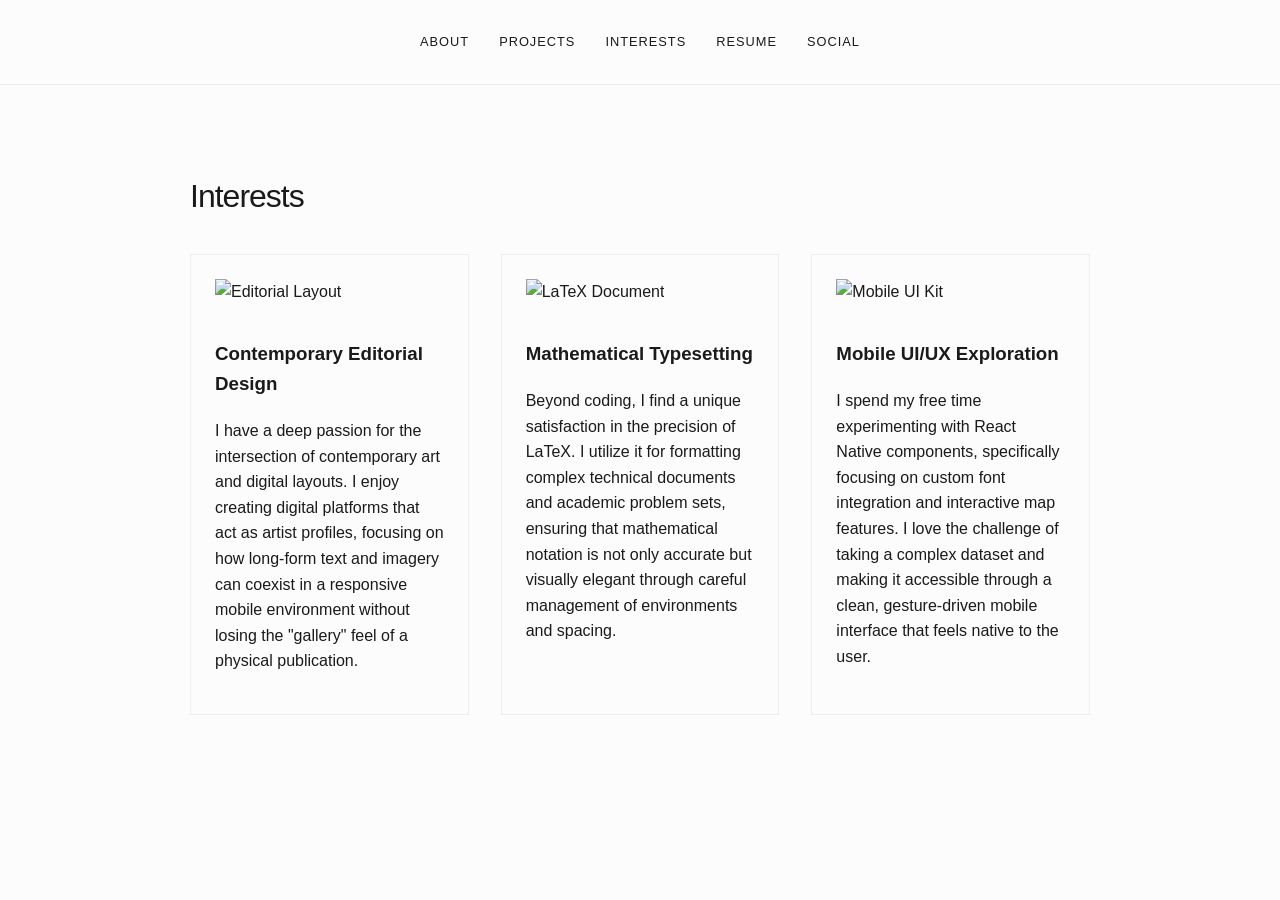
==== interests.html @ 34033504 "template upload" ====
<!DOCTYPE html>
<html lang="en">
<head>
    <meta charset="UTF-8">
    <title>Portfolio | Interests</title>
    <link rel="stylesheet" href="style.css">
</head>
<body>
    <nav>
        <a href="index.html">About</a>
        <a href="projects.html">Projects</a>
        <a href="interests.html">Interests</a>
        <a href="resume.html">Resume</a>
        <a href="social.html">Social</a>
    </nav>

    <div class="container">
        <h1>Interests</h1>
        <div class="grid">
            <div class="card">
                <img src="art-design.jpg" alt="Editorial Layout">
                <h3>Contemporary Editorial Design</h3>
                <p>I have a deep passion for the intersection of contemporary art and digital layouts. I enjoy creating digital platforms that act as artist profiles, focusing on how long-form text and imagery can coexist in a responsive mobile environment without losing the "gallery" feel of a physical publication.</p>
            </div>

            <div class="card">
                <img src="latex-typesetting.jpg" alt="LaTeX Document">
                <h3>Mathematical Typesetting</h3>
                <p>Beyond coding, I find a unique satisfaction in the precision of LaTeX. I utilize it for formatting complex technical documents and academic problem sets, ensuring that mathematical notation is not only accurate but visually elegant through careful management of environments and spacing.</p>
            </div>

            <div class="card">
                <img src="ui-ux.jpg" alt="Mobile UI Kit">
                <h3>Mobile UI/UX Exploration</h3>
                <p>I spend my free time experimenting with React Native components, specifically focusing on custom font integration and interactive map features. I love the challenge of taking a complex dataset and making it accessible through a clean, gesture-driven mobile interface that feels native to the user.</p>
            </div>
        </div>
    </div>
</body>
</html>
---- style.css ----
:root {
    --bg-color: #fcfcfc;
    --text-color: #1a1a1a;
    --accent-color: #335eea;
    --secondary-text: #666;
}

body {
    font-family: 'Helvetica Neue', Arial, sans-serif;
    line-height: 1.6;
    margin: 0;
    color: var(--text-color);
    background-color: var(--bg-color);
}

nav {
    padding: 2rem;
    display: flex;
    justify-content: center;
    border-bottom: 1px solid #eee;
}

nav a {
    margin: 0 15px;
    text-decoration: none;
    color: var(--text-color);
    font-weight: 500;
    text-transform: uppercase;
    font-size: 0.8rem;
    letter-spacing: 1px;
}

nav a:hover {
    color: var(--accent-color);
}

.container {
    max-width: 900px;
    margin: 0 auto;
    padding: 4rem 2rem;
}

h1, h2 {
    font-weight: 300;
    letter-spacing: -1px;
}

.grid {
    display: grid;
    grid-template-columns: repeat(auto-fit, minmax(250px, 1fr));
    gap: 2rem;
    margin-top: 2rem;
}

.card {
    border: 1px solid #eee;
    padding: 1.5rem;
    transition: transform 0.2s;
}

.card img {
    width: 100%;
    height: 200px;
    object-fit: cover;
    margin-bottom: 1rem;
}

.social-link {
    display: block;
    margin-bottom: 2rem;
}

footer {
    text-align: center;
    padding: 4rem;
    font-size: 0.8rem;
    color: var(--secondary-text);
}

/* Responsive embedding for PDF */
.pdf-container {
    height: 800px;
    width: 100%;
}
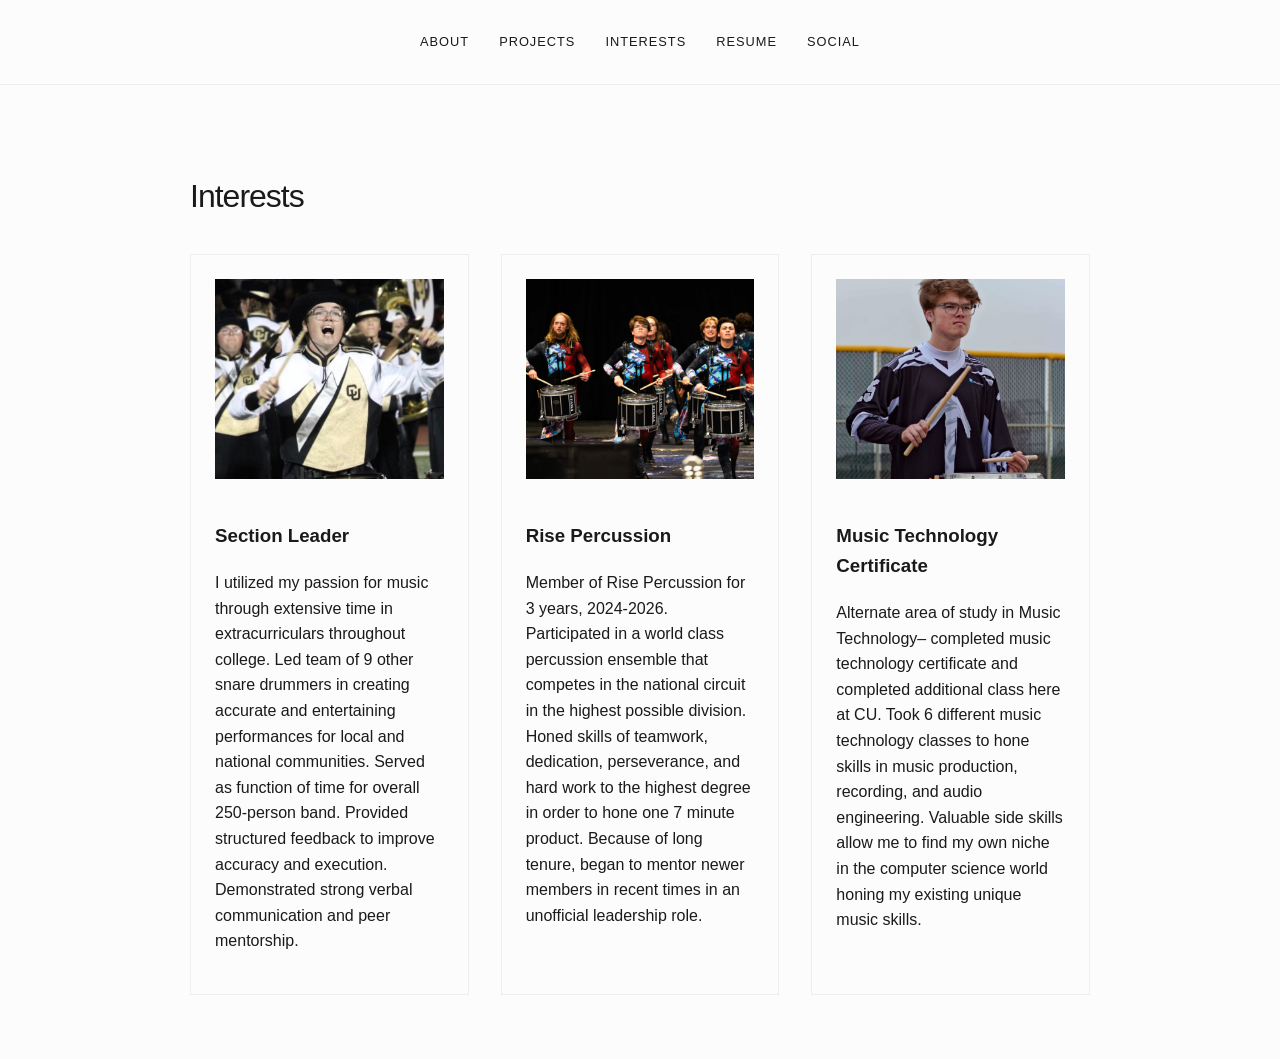
==== commit 3f792915: "page updates 1" ====
--- a/interests.html
+++ b/interests.html
@@ -18,21 +18,27 @@
         <h1>Interests</h1>
         <div class="grid">
             <div class="card">
-                <img src="art-design.jpg" alt="Editorial Layout">
-                <h3>Contemporary Editorial Design</h3>
-                <p>I have a deep passion for the intersection of contemporary art and digital layouts. I enjoy creating digital platforms that act as artist profiles, focusing on how long-form text and imagery can coexist in a responsive mobile environment without losing the "gallery" feel of a physical publication.</p>
+                <img src="images/interest1.png" alt="gbmb">
+                <h3>Section Leader</h3>
+                <p>I utilized my passion for music through extensive time in extracurriculars throughout college. Led team of 9 other snare drummers in creating accurate and entertaining performances for local and national
+communities. Served as function of time for overall 250-person band.
+Provided structured feedback to improve accuracy and execution.
+Demonstrated strong verbal communication and peer mentorship.
+</p>
             </div>
 
             <div class="card">
-                <img src="latex-typesetting.jpg" alt="LaTeX Document">
-                <h3>Mathematical Typesetting</h3>
-                <p>Beyond coding, I find a unique satisfaction in the precision of LaTeX. I utilize it for formatting complex technical documents and academic problem sets, ensuring that mathematical notation is not only accurate but visually elegant through careful management of environments and spacing.</p>
+                <img src="images/interest3.jpg" alt="rise26">
+                <h3>Rise Percussion</h3>
+                <p>Member of Rise Percussion for 3 years, 2024-2026. Participated in a world class percussion ensemble that competes in the national circuit in the highest possible division. Honed skills of teamwork, dedication, perseverance, and hard work to the highest degree in order to hone one 7 minute product. Because of long tenure, began to mentor newer members in recent times in an unofficial leadership role.
+</p>
             </div>
 
             <div class="card">
-                <img src="ui-ux.jpg" alt="Mobile UI Kit">
-                <h3>Mobile UI/UX Exploration</h3>
-                <p>I spend my free time experimenting with React Native components, specifically focusing on custom font integration and interactive map features. I love the challenge of taking a complex dataset and making it accessible through a clean, gesture-driven mobile interface that feels native to the user.</p>
+                <img src="images/interest2.png" alt="rise25">
+                <h3>Music Technology Certificate</h3>
+                <p>Alternate area of study in Music Technology– completed music technology certificate and completed additional class here at CU. Took 6 different music technology classes to hone skills in music production, recording, and audio engineering. Valuable side skills allow me to find my own niche in the computer science world honing my existing unique music skills.
+</p>
             </div>
         </div>
     </div>
